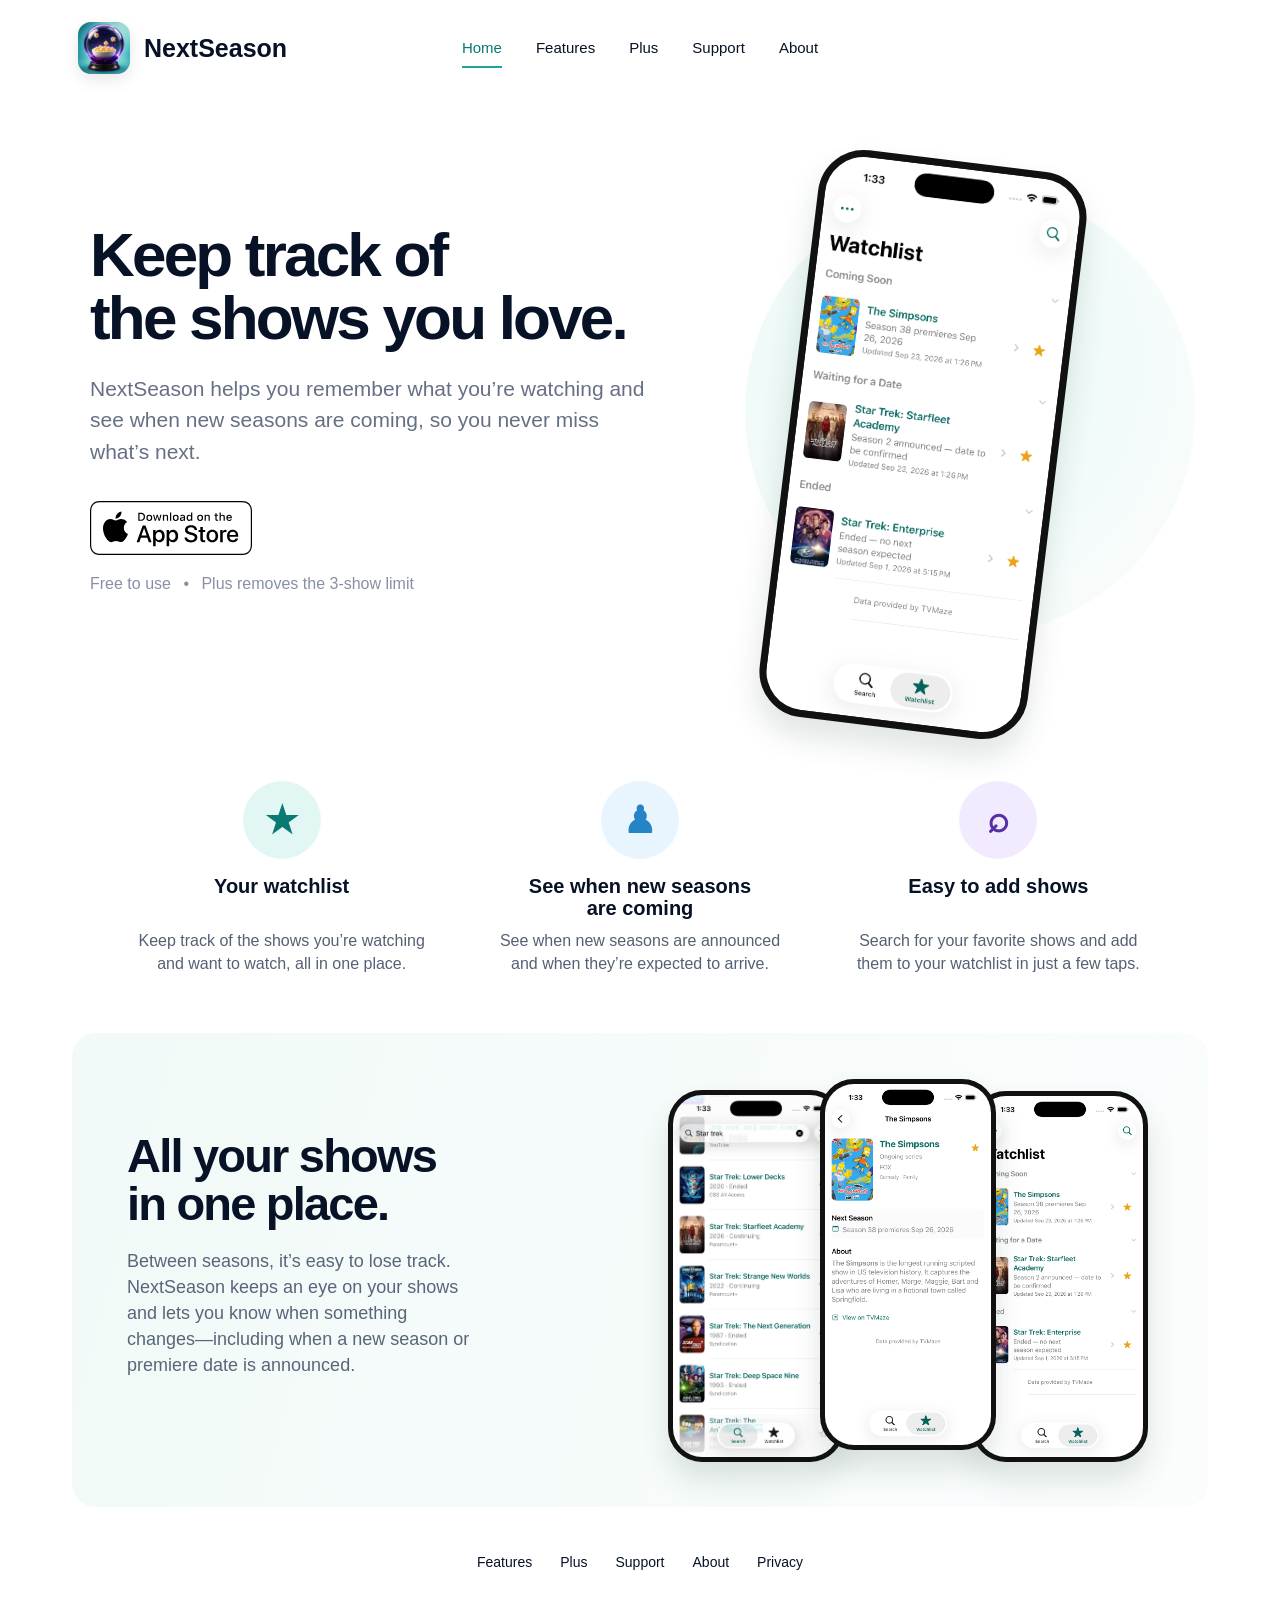
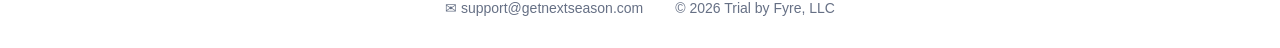
==== index.html @ b0a7637a "Initial NextSeason website" ====
<!doctype html>
<html lang="en">
<head>
  <meta charset="utf-8">
  <meta name="viewport" content="width=device-width, initial-scale=1">
  <title>NextSeason — Never lose track of what comes next</title>
  <meta name="description" content="NextSeason helps you remember what you're watching and see when new seasons are coming.">
  <link rel="stylesheet" href="styles.css">
</head>
<body>
  <header class="site-header">
    <a class="brand" href="#" aria-label="NextSeason home">
      <img class="brand-icon" src="assets/nextseason-icon.jpeg" alt="">
      <span>NextSeason</span>
    </a>
    <nav aria-label="Primary navigation">
      <a class="active" href="#">Home</a>
      <a href="#features">Features</a>
      <a href="#plus">Plus</a>
      <a href="#support">Support</a>
      <a href="#about">About</a>
    </nav>
  </header>

  <main>
    <section class="hero">
      <div class="hero-copy">
        <h1>Keep track of<br>the shows you love.</h1>
        <p>NextSeason helps you remember what you’re watching and see when new seasons are coming, so you never miss what’s next.</p>
        <a class="official-store-badge" href="#" aria-label="Download NextSeason on the App Store">
          <img src="assets/app-store-badge-white.svg" alt="Download on the App Store">
        </a>
        <p class="fine-print">Free to use <span>•</span> Plus removes the 3-show limit</p>
      </div>
      <div class="hero-art" aria-label="NextSeason watchlist screenshot">
        <div class="mint-orb"></div>
        <div class="phone hero-phone"><img src="assets/watchlist.png" alt="NextSeason Watchlist showing shows that are coming soon, waiting for a date, and ended"></div>
      </div>
    </section>

    <section class="features" id="features">
      <article>
        <div class="feature-icon green">★</div>
        <h2>Your watchlist</h2>
        <p>Keep track of the shows you’re watching and want to watch, all in one place.</p>
      </article>
      <article>
        <div class="feature-icon blue">♟</div>
        <h2>See when new seasons<br>are coming</h2>
        <p>See when new seasons are announced and when they’re expected to arrive.</p>
      </article>
      <article>
        <div class="feature-icon purple">⌕</div>
        <h2>Easy to add shows</h2>
        <p>Search for your favorite shows and add them to your watchlist in just a few taps.</p>
      </article>
    </section>

    <section class="showcase">
      <div class="showcase-copy">
        <h2>All your shows<br>in one place.</h2>
        <p>Between seasons, it’s easy to lose track. NextSeason keeps an eye on your shows and lets you know when something changes—including when a new season or premiere date is announced.</p>
      </div>
      <div class="phone-group" aria-label="NextSeason app screenshots">
        <div class="phone"><img src="assets/search-results.jpeg" alt="NextSeason search results for Star Trek"></div>
        <div class="phone raised"><img src="assets/show-detail.png" alt="NextSeason details for The Simpsons showing its next season premiere date"></div>
        <div class="phone"><img src="assets/watchlist.png" alt="NextSeason Watchlist"></div>
      </div>
    </section>
  </main>

  <footer>
    <div aria-hidden="true"></div>
    <nav aria-label="Footer navigation">
      <a href="#features">Features</a>
      <a href="#plus">Plus</a>
      <a href="#support">Support</a>
      <a href="#about">About</a>
      <a href="#privacy">Privacy</a>
    </nav>
    <div class="footer-contact">
      <a href="mailto:support@getnextseason.com"><span aria-hidden="true">✉</span> support@getnextseason.com</a>
      <p>© 2026 Trial by Fyre, LLC</p>
    </div>
  </footer>
</body>
</html>
---- styles.css ----
*{box-sizing:border-box} :root{--ink:#071226;--muted:#667085;--teal:#087a73;--mint:#edf9f7}
html{scroll-behavior:smooth} body{margin:0;background:#fff;color:var(--ink);font-family:-apple-system,BlinkMacSystemFont,"SF Pro Display","SF Pro Text",Inter,Arial,sans-serif}
a{color:inherit;text-decoration:none}.site-header,main,footer{max-width:1180px;margin:auto}.site-header{height:96px;display:grid;grid-template-columns:1fr auto 1fr;align-items:center;padding:0 28px;gap:32px}
.brand{display:flex;align-items:center;gap:14px;font-weight:760;font-size:25px;white-space:nowrap}.brand-mark{width:52px;height:52px;border-radius:13px;background:linear-gradient(145deg,#24bd61,#07814e);display:grid;place-items:center;box-shadow:0 6px 16px #0a8f5030}.tv{width:25px;height:20px;border:2px solid white;border-radius:5px;position:relative}.tv:before,.tv:after{content:"";position:absolute;top:-7px;width:9px;height:2px;background:white}.tv:before{left:4px;transform:rotate(38deg)}.tv:after{right:4px;transform:rotate(-38deg)}
nav{display:flex;gap:34px;font-size:15px}nav a{padding:10px 0}nav .active{color:#087a73;border-bottom:2px solid #20a59a}.site-header>.store-badge{justify-self:end}
.store-badge{display:inline-flex;align-items:center;gap:10px;background:#050505;color:white;border-radius:9px;padding:8px 14px;font-weight:650;font-size:24px;line-height:.9;box-shadow:0 2px 5px #0002}.store-badge small{display:block;font-size:10px;font-weight:500;line-height:1.15}.store-badge.small{font-size:17px;padding:7px 11px}.store-badge.small small{font-size:8px}.apple{font-size:25px;line-height:1;color:white}
.hero{min-height:590px;display:grid;grid-template-columns:1.02fr .98fr;align-items:center;padding:45px 35px 10px}.hero-copy{padding-left:5px;z-index:2}.hero h1{font-size:62px;line-height:1.02;letter-spacing:-2.8px;margin:0 0 24px;max-width:620px}.hero-copy>p:not(.fine-print){font-size:21px;line-height:1.5;color:var(--muted);max-width:590px;margin:0 0 34px}.fine-print{font-size:16px;color:#8790a3;margin-top:16px}.fine-print span{padding:0 8px}.hero-art{height:550px;position:relative;display:grid;place-items:center}.mint-orb{position:absolute;width:450px;height:450px;border-radius:50%;background:radial-gradient(circle at 40% 40%,#e4f8f5,#f7fcfb 70%);right:0;top:45px}.phone{position:relative;background:#111;border:5px solid #111;border-radius:38px;overflow:hidden;box-shadow:0 18px 30px #1b443023;width:235px;aspect-ratio:800/1800}.phone img{width:100%;height:100%;object-fit:cover;display:block}.hero-phone{width:285px;transform:rotate(7deg);border-width:7px;border-radius:46px}
.features{display:grid;grid-template-columns:repeat(3,1fr);gap:55px;text-align:center;padding:80px 80px 58px}.features article{max-width:300px;margin:0 auto}.feature-icon{width:78px;height:78px;border-radius:50%;display:grid;place-items:center;margin:0 auto 16px;font-size:37px;font-weight:800}.green{background:#e2f7f3;color:#087a73}.blue{background:#e8f5ff;color:#2584c6}.purple{background:#f2ebff;color:#5730a7}.features h2{font-size:20px;line-height:1.1;min-height:2.2em;margin:0 0 10px}.features p{font-size:16px;line-height:1.45;color:#566074;margin:0}
.showcase{margin:0 22px 0;border-radius:24px;background:linear-gradient(105deg,#f1faf8,#fbfdfd);min-height:440px;display:grid;grid-template-columns:34% 66%;align-items:center;padding:45px 55px;overflow:hidden}.showcase-copy{align-self:center}.showcase h2{font-size:47px;line-height:1.02;letter-spacing:-1.8px;margin:0 0 20px}.showcase-copy p{font-size:18px;line-height:1.45;color:#596579;max-width:350px;margin:0 0 30px}.phone-group{display:flex;align-items:flex-end;justify-content:flex-end;gap:12px;height:395px;padding-right:5px}.phone-group .phone{width:176px;border-radius:34px}.phone-group .raised{transform:translateY(-12px)}
footer{height:110px;display:grid;grid-template-columns:1fr auto 1fr;align-items:center;padding:0 28px;gap:25px}footer .brand{font-size:22px}footer .brand-mark{width:44px;height:44px}footer nav{gap:28px;font-size:14px}footer>.store-badge{justify-self:end}
@media(max-width:900px){.site-header{grid-template-columns:1fr auto}.site-header nav{display:none}.hero{grid-template-columns:1fr;padding-top:55px}.hero-copy{text-align:center}.hero h1{font-size:50px;margin-inline:auto}.hero-copy>p:not(.fine-print){margin-inline:auto}.hero-art{height:500px}.features{padding-inline:25px;gap:25px}.showcase{grid-template-columns:1fr;padding:45px 25px}.showcase-copy{text-align:center}.showcase-copy p{margin-inline:auto}.phone-group{justify-content:center;margin-top:35px}.phone-group .phone{width:162px}footer{grid-template-columns:1fr auto}footer nav{display:none}}
@media(max-width:620px){.site-header{height:80px;padding:0 18px}.brand{font-size:20px}.brand-mark{width:42px;height:42px}.site-header>.store-badge{display:none}.hero{padding:35px 20px 0;min-height:0}.hero h1{font-size:42px;letter-spacing:-1.7px}.hero-copy>p:not(.fine-print){font-size:18px}.hero-art{height:450px}.hero-phone{width:245px}.mint-orb{width:330px;height:330px;right:50%;transform:translateX(50%)}.features{grid-template-columns:1fr;padding:30px 30px 55px;gap:40px}.showcase{margin:0;display:block}.showcase h2{font-size:40px}.phone-group{height:auto;gap:7px;align-items:flex-end}.phone-group .phone{width:26.6%;border-width:3px;border-radius:22px}.phone-group .raised{transform:none}footer{height:90px;padding:0 18px}footer>.store-badge{display:none}}

.brand-icon{
  width:52px;
  height:52px;
  border-radius:13px;
  object-fit:cover;
  display:block;
  box-shadow:0 6px 16px #00000018;
}
footer .brand-icon{width:44px;height:44px;border-radius:11px}
@media(max-width:620px){.brand-icon{width:42px;height:42px;border-radius:10px}}

.official-store-badge{
  display:inline-block;
  line-height:0;
}
.official-store-badge img{
  display:block;
  height:54px;
  width:auto;
}
@media(max-width:620px){
  .official-store-badge img{height:48px}
}

/* Preserve the real screenshot width in the hero instead of covering its edges
   with the prototype's heavy fake phone bezel. */
.hero-phone{
  width:315px;
  border-width:3px;
  border-radius:42px;
}
@media(max-width:620px){
  .hero-phone{width:270px;border-width:3px}
}

/* Hero phone correction:
   - don't force the screenshot into the generic .phone aspect ratio (which crops it)
   - restore a substantial bezel
   - size/position the phone independently so it stays below the header */
.hero-art{
  align-items:start;
  padding-top:42px;
}
.hero-phone{
  width:300px;
  aspect-ratio:auto;
  height:auto;
  border:7px solid #111;
  border-radius:46px;
  overflow:hidden;
  transform:rotate(7deg);
}
.hero-phone img{
  width:100%;
  height:auto;
  object-fit:contain;
  display:block;
}
@media(max-width:620px){
  .hero-phone{
    width:255px;
    border-width:6px;
    border-radius:40px;
  }
}

/* Slightly reduce the hero phone while preserving its corrected proportions,
   bezel, angle, and uncropped screenshot. */
.hero-phone{
  width:270px;
}
@media(max-width:620px){
  .hero-phone{width:235px}
}

/* With the smaller phone, bring it slightly higher within the hero. */
.hero-art{
  padding-top:18px;
}

/* Preserve the real showcase screenshots' natural proportions, as in the hero. */
.phone-group{height:auto;padding-top:12px}
.phone-group .phone{aspect-ratio:auto;height:auto}
.phone-group .phone img{width:100%;height:auto;object-fit:contain;display:block}

/* Layer the side screenshots behind the raised center screenshot. */
.phone-group{gap:0;isolation:isolate}
.phone-group .phone{z-index:1}
.phone-group .phone + .phone{margin-left:-24px}
.phone-group .raised{z-index:2}
@media(max-width:620px){
  .phone-group .phone + .phone{margin-left:-12px}
}

/* Center company contact details below the existing footer navigation. */
footer{height:auto;grid-template-rows:110px auto;row-gap:0;padding-bottom:28px}
.footer-contact{grid-column:1 / -1;margin-top:-20px;display:flex;justify-content:center;align-items:center;gap:8px 32px;flex-wrap:wrap;text-align:center;font-size:14px;line-height:1.7;color:#667085}
.footer-contact p{margin:0}
.footer-contact a:hover{text-decoration:underline}
@media(max-width:620px){footer{grid-template-rows:90px auto}}

/* Let the stacked hero reserve the full phone height and tilted-edge clearance. */
@media(max-width:900px){
  .hero-art{height:auto;padding-bottom:40px}
}
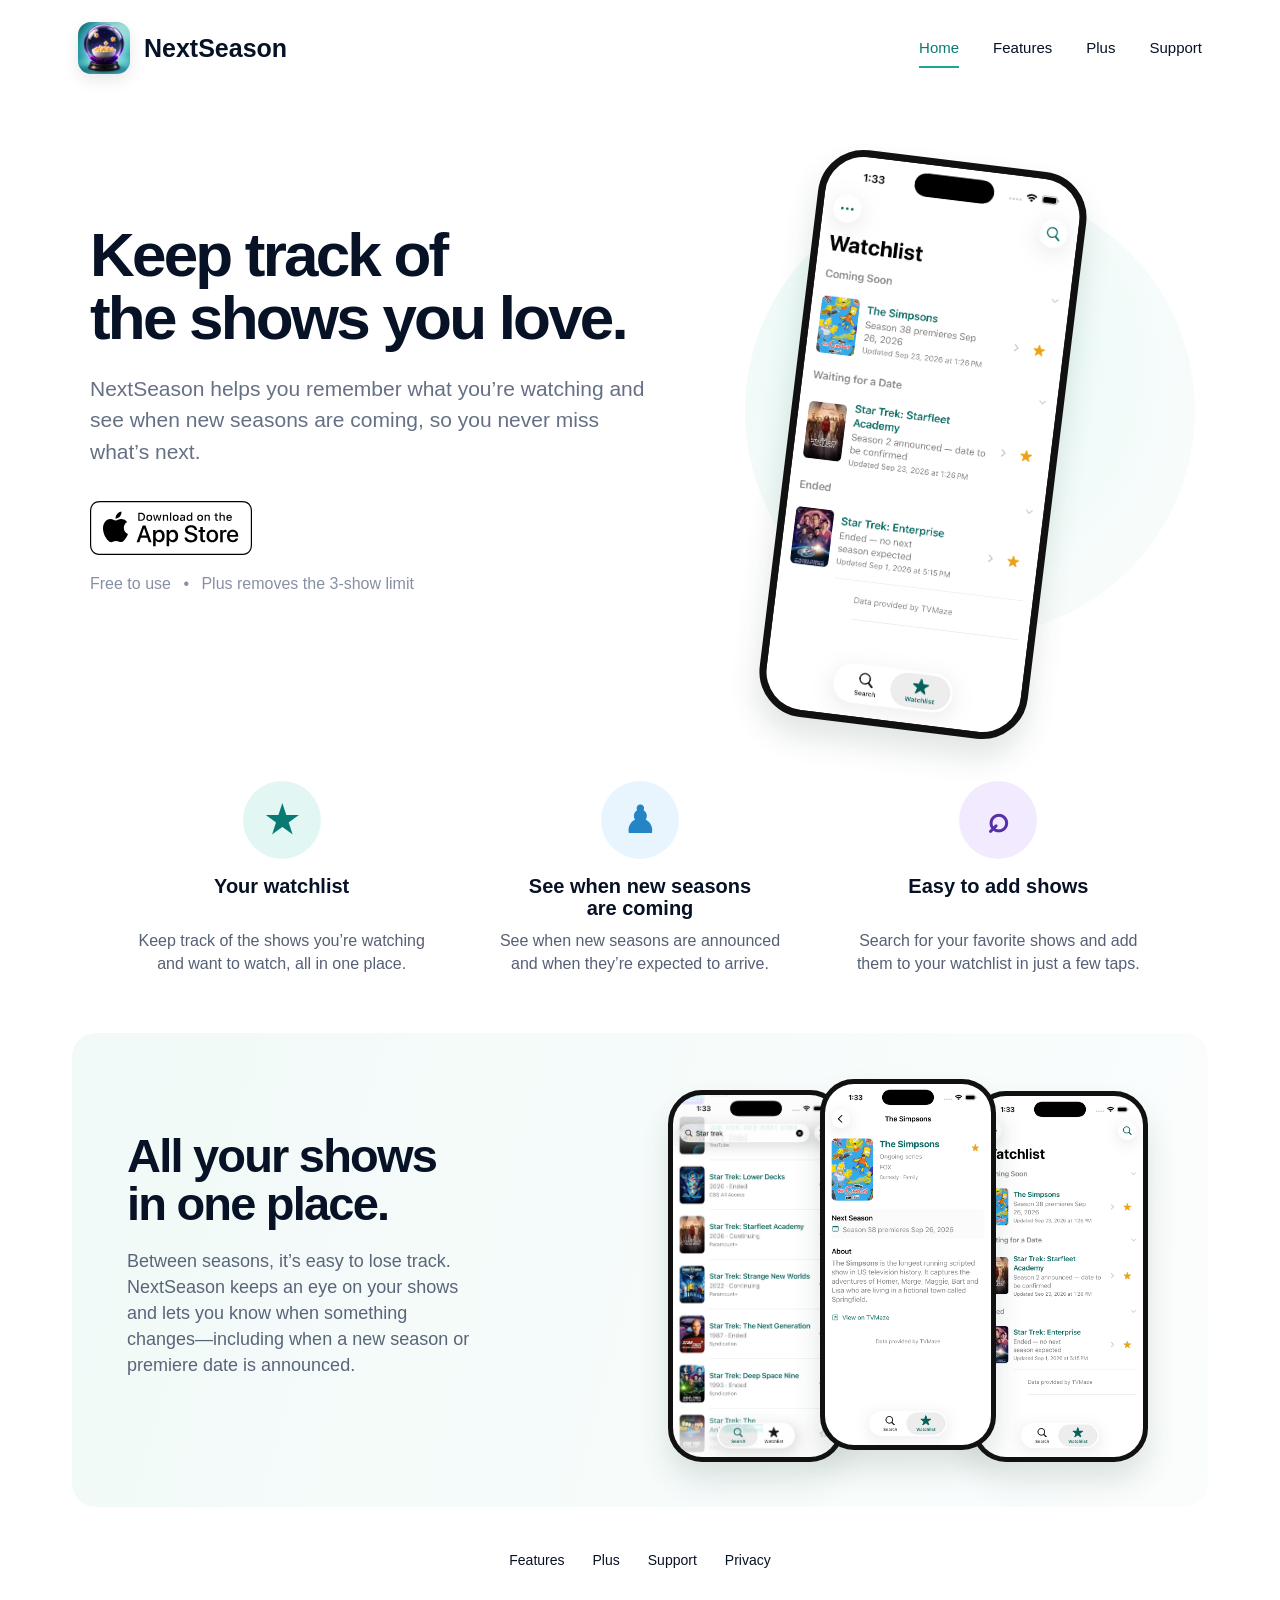
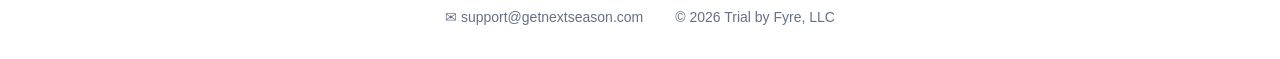
==== commit cc56bf5a: "Add remaining pages" ====
--- a/index.html
+++ b/index.html
@@ -9,16 +9,15 @@
 </head>
 <body>
   <header class="site-header">
-    <a class="brand" href="#" aria-label="NextSeason home">
+    <a class="brand" href="index.html" aria-label="NextSeason home">
       <img class="brand-icon" src="assets/nextseason-icon.jpeg" alt="">
       <span>NextSeason</span>
     </a>
     <nav aria-label="Primary navigation">
-      <a class="active" href="#">Home</a>
-      <a href="#features">Features</a>
-      <a href="#plus">Plus</a>
-      <a href="#support">Support</a>
-      <a href="#about">About</a>
+      <a class="active" aria-current="page" href="index.html">Home</a>
+      <a href="features.html">Features</a>
+      <a href="plus.html">Plus</a>
+      <a href="support.html">Support</a>
     </nav>
   </header>
 
@@ -72,11 +71,10 @@
   <footer>
     <div aria-hidden="true"></div>
     <nav aria-label="Footer navigation">
-      <a href="#features">Features</a>
-      <a href="#plus">Plus</a>
-      <a href="#support">Support</a>
-      <a href="#about">About</a>
-      <a href="#privacy">Privacy</a>
+      <a href="features.html">Features</a>
+      <a href="plus.html">Plus</a>
+      <a href="support.html">Support</a>
+      <a href="privacy.html">Privacy</a>
     </nav>
     <div class="footer-contact">
       <a href="mailto:support@getnextseason.com"><span aria-hidden="true">✉</span> support@getnextseason.com</a>
--- a/styles.css
+++ b/styles.css
@@ -116,3 +116,25 @@
 @media(max-width:900px){
   .hero-art{height:auto;padding-bottom:40px}
 }
+
+/* Shared navigation and inner pages. */
+.site-header{grid-template-columns:1fr auto}
+.site-header nav a:hover,footer nav a:hover,.text-link:hover{color:var(--teal)}
+a:focus-visible,summary:focus-visible{outline:3px solid #087a73;outline-offset:5px;border-radius:3px}
+.skip-link{position:absolute;left:20px;top:-80px;background:var(--ink);color:white;padding:12px 18px;z-index:10}.skip-link:focus{top:12px}
+.inner-page{padding:0 35px}.page-intro{text-align:center;max-width:850px;margin:0 auto;padding:76px 0 64px}.eyebrow{text-transform:uppercase;font-size:12px;font-weight:750;letter-spacing:2px;color:var(--teal);margin:0 0 20px}.page-intro h1{font-size:60px;line-height:1.06;letter-spacing:-2.5px;margin:0 0 25px}.lead{font-size:21px;line-height:1.6;color:var(--muted);max-width:680px;margin:0 auto}.inner-page h2{font-size:39px;line-height:1.12;letter-spacing:-1.3px;margin:0 0 22px}.feature-row{display:grid;grid-template-columns:1fr 1fr;gap:80px;align-items:center;margin:20px 0 76px}.feature-row>div:first-child{padding:20px}.feature-row p:not(.eyebrow),.about-story p:not(.eyebrow),.reading-section>p:not(.eyebrow){font-size:18px;line-height:1.7;color:var(--muted)}.feature-row.reverse>div:first-child{grid-column:2;grid-row:1}.feature-row.reverse>.screenshot-panel{grid-column:1;grid-row:1}.screenshot-panel{border-radius:28px;padding:40px 28px;display:flex;justify-content:center;overflow:hidden}.mint{background:linear-gradient(135deg,#e6f7f3,#f5fbfa)}.lilac{background:linear-gradient(135deg,#f0eafa,#faf8fd)}.sky{background:linear-gradient(135deg,#e8f4fc,#f7fbfe)}.detail-phone{width:218px;border:5px solid #111;border-radius:34px;overflow:hidden;box-shadow:0 18px 32px #173f3020;line-height:0;max-width:100%}.detail-phone img{width:100%;height:auto;display:block}.text-link{font-size:15px;font-weight:650;color:var(--teal);line-height:1.7}.page-cta{background:var(--mint);border-radius:24px;padding:40px 44px;display:flex;align-items:center;justify-content:space-between;gap:30px;margin:30px 0 45px}.page-cta h2{font-size:29px;margin-bottom:12px}.page-cta p{color:var(--muted);line-height:1.6;margin:0;max-width:600px}.button{display:inline-flex;align-items:center;justify-content:center;gap:24px;background:var(--teal);color:#fff;border-radius:10px;padding:16px 22px;font-size:15px;font-weight:650;white-space:nowrap}.button:hover{background:#065f59}.plans{display:grid;grid-template-columns:1fr 1fr;gap:28px;max-width:940px;margin:0 auto 65px}.plan{border:1px solid #e1e7e8;border-radius:24px;padding:38px}.featured-plan{background:var(--mint);border-color:#a7d9d1}.plan h2{font-size:34px;margin-bottom:14px}.plan-summary{color:var(--muted);line-height:1.6}.plan-highlight{font-size:30px;font-weight:700;letter-spacing:-1px;margin:35px 0 26px}.plan-highlight span{font-size:16px;font-weight:400;letter-spacing:0;color:var(--muted)}.check-list{list-style:none;margin:0;padding:22px 0 0;border-top:1px solid #dce6e4}.check-list li{position:relative;padding:0 0 18px 26px;line-height:1.6;font-size:16px}.check-list li:before{content:'✓';position:absolute;left:0;color:var(--teal)}.inner-page .small-note{font-size:14px!important;line-height:1.65!important;color:var(--muted)}.reading-section{max-width:720px;text-align:center;margin:65px auto}.support-layout{display:grid;grid-template-columns:1.6fr 1fr;gap:60px;margin:0 0 80px;align-items:start}.faq h2{font-size:28px;margin-bottom:25px}.faq details{border-bottom:1px solid #e3e8e9}.faq summary{cursor:pointer;font-size:17px;font-weight:650;padding:23px 0;line-height:1.5}.faq-answer p{margin:0 0 24px;color:var(--muted);line-height:1.7}.faq-answer a{text-decoration:underline;color:var(--teal)}.contact-card{padding:32px;background:var(--mint);border-radius:24px}.contact-card .feature-icon{margin:0 0 25px;width:58px;height:58px;font-size:26px}.contact-card h2{font-size:27px}.contact-card p{color:var(--muted);line-height:1.7}.contact-card a{overflow-wrap:anywhere}.about-story{display:grid;grid-template-columns:1fr 1fr;gap:70px;align-items:center;margin:0 0 70px}.values-grid{display:grid;grid-template-columns:repeat(3,1fr);gap:38px;padding:20px 0 40px}.values-grid h2{font-size:23px;letter-spacing:-.5px;margin:18px 0 14px}.values-grid p{color:var(--muted);font-size:16px;line-height:1.7}footer{display:flex;flex-direction:column;gap:28px;padding-top:35px;padding-bottom:30px}footer>div[aria-hidden]{display:none}footer .footer-contact{margin:0}footer nav{display:flex;flex-wrap:wrap;justify-content:center}
+@media(max-width:900px){.site-header{height:auto;min-height:96px;display:flex;flex-wrap:wrap;justify-content:space-between;gap:14px;padding-top:20px;padding-bottom:18px}.site-header nav{display:flex;gap:22px}.page-intro h1{font-size:48px}.feature-row,.about-story{gap:35px}.page-cta{padding:30px}.support-layout{gap:28px;grid-template-columns:1.25fr 1fr}.plan{padding:28px}}
+@media(max-width:620px){.site-header{justify-content:center}.site-header nav{width:100%;justify-content:center;gap:22px;font-size:14px}.inner-page{padding:0 20px}.page-intro{padding:48px 0 38px}.page-intro h1{font-size:39px;letter-spacing:-1.6px}.lead{font-size:18px}.inner-page h2{font-size:31px}.feature-row,.about-story,.support-layout,.plans,.values-grid{grid-template-columns:1fr;gap:28px}.feature-row{margin:0 0 48px}.feature-row>div:first-child{padding:8px 0}.feature-row.reverse>div:first-child,.feature-row.reverse>.screenshot-panel{grid-column:auto;grid-row:auto}.screenshot-panel{padding:30px}.detail-phone{width:205px}.page-cta{align-items:flex-start;flex-direction:column;padding:28px}.page-cta h2{font-size:27px}.plan h2{font-size:30px}.plans{margin-bottom:45px}.reading-section{margin:45px 0}.about-story{margin-bottom:42px}.values-grid{gap:20px}.values-grid h2{font-size:23px}.faq h2{font-size:27px}.contact-card h2{font-size:27px}footer nav{gap:22px;font-size:14px}.footer-contact{font-size:13px}.site-header .brand{font-size:22px}}
+@media(prefers-reduced-motion:reduce){html{scroll-behavior:auto}}
+
+/* Readable legal pages, using the shared site typography and colors. */
+.legal-page{max-width:800px;padding:64px 35px 60px;font-size:17px;line-height:1.75}
+.legal-page h1{font-size:48px;line-height:1.12;letter-spacing:-1.8px;margin:0 0 16px}
+.legal-page .policy-date{color:var(--muted);font-size:15px;margin:0 0 32px}
+.legal-page h2{font-size:25px;line-height:1.3;letter-spacing:-.5px;margin:40px 0 14px}
+.legal-page p{margin:0 0 18px}
+.legal-page ul{padding-left:24px;margin:0 0 20px}
+.legal-page li{padding-left:4px;margin:8px 0}
+.legal-page a{color:var(--teal);text-decoration:underline;text-underline-offset:3px;overflow-wrap:anywhere}
+.legal-page a:hover{text-decoration-thickness:2px}
+@media(max-width:620px){.legal-page{padding:40px 20px;font-size:16px}.legal-page h1{font-size:36px;letter-spacing:-1px}.legal-page h2{font-size:23px;margin-top:32px}}
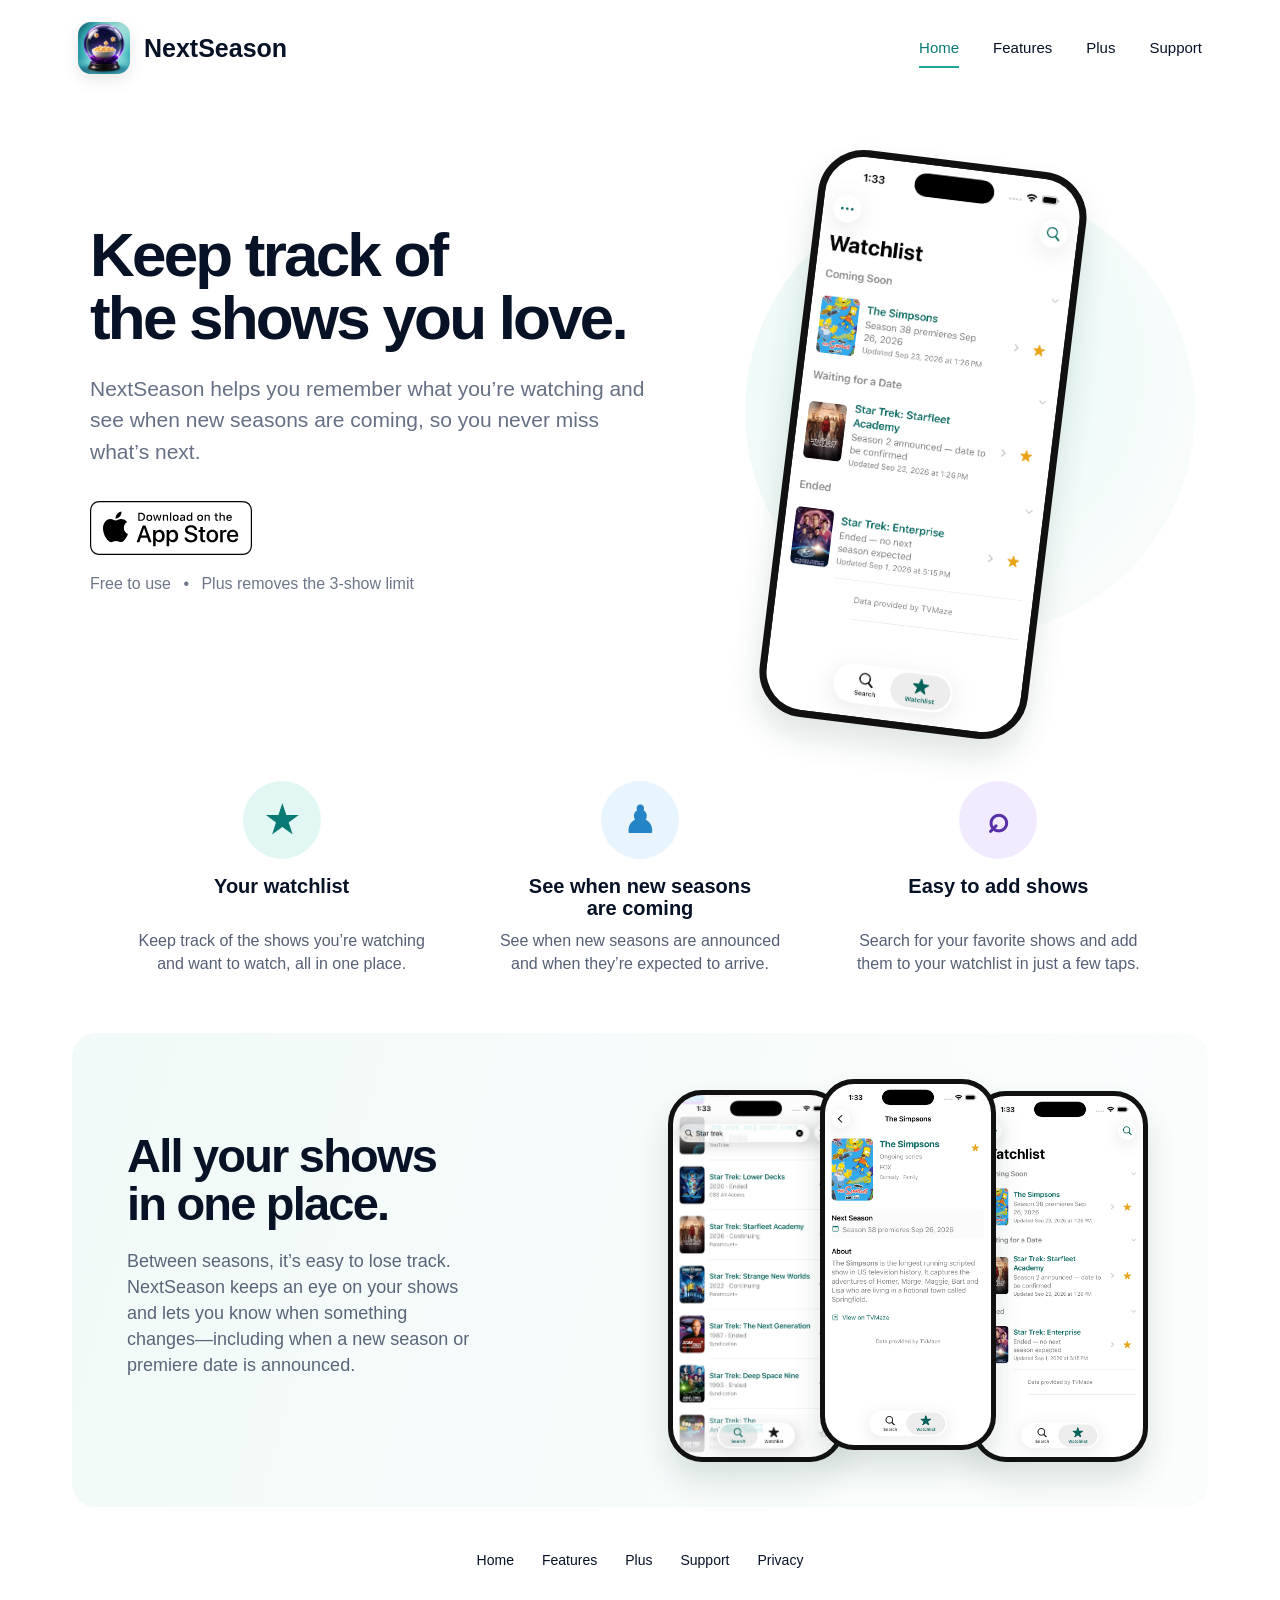
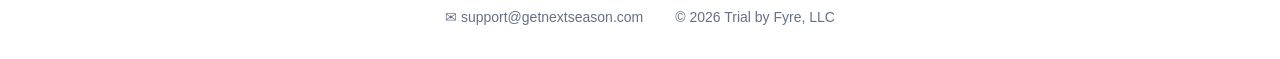
==== commit baadb7a8: "Add Home to footer links" ====
--- a/index.html
+++ b/index.html
@@ -8,6 +8,7 @@
   <link rel="stylesheet" href="styles.css">
 </head>
 <body>
+  <a class="skip-link" href="#main">Skip to content</a>
   <header class="site-header">
     <a class="brand" href="index.html" aria-label="NextSeason home">
       <img class="brand-icon" src="assets/nextseason-icon.jpeg" alt="">
@@ -21,7 +22,7 @@
     </nav>
   </header>
 
-  <main>
+  <main id="main" tabindex="-1">
     <section class="hero">
       <div class="hero-copy">
         <h1>Keep track of<br>the shows you love.</h1>
@@ -39,17 +40,17 @@
 
     <section class="features" id="features">
       <article>
-        <div class="feature-icon green">★</div>
+        <div class="feature-icon green" aria-hidden="true">★</div>
         <h2>Your watchlist</h2>
         <p>Keep track of the shows you’re watching and want to watch, all in one place.</p>
       </article>
       <article>
-        <div class="feature-icon blue">♟</div>
+        <div class="feature-icon blue" aria-hidden="true">♟</div>
         <h2>See when new seasons<br>are coming</h2>
         <p>See when new seasons are announced and when they’re expected to arrive.</p>
       </article>
       <article>
-        <div class="feature-icon purple">⌕</div>
+        <div class="feature-icon purple" aria-hidden="true">⌕</div>
         <h2>Easy to add shows</h2>
         <p>Search for your favorite shows and add them to your watchlist in just a few taps.</p>
       </article>
@@ -71,6 +72,7 @@
   <footer>
     <div aria-hidden="true"></div>
     <nav aria-label="Footer navigation">
+      <a href="index.html">Home</a>
       <a href="features.html">Features</a>
       <a href="plus.html">Plus</a>
       <a href="support.html">Support</a>
--- a/styles.css
+++ b/styles.css
@@ -4,7 +4,7 @@
 .brand{display:flex;align-items:center;gap:14px;font-weight:760;font-size:25px;white-space:nowrap}.brand-mark{width:52px;height:52px;border-radius:13px;background:linear-gradient(145deg,#24bd61,#07814e);display:grid;place-items:center;box-shadow:0 6px 16px #0a8f5030}.tv{width:25px;height:20px;border:2px solid white;border-radius:5px;position:relative}.tv:before,.tv:after{content:"";position:absolute;top:-7px;width:9px;height:2px;background:white}.tv:before{left:4px;transform:rotate(38deg)}.tv:after{right:4px;transform:rotate(-38deg)}
 nav{display:flex;gap:34px;font-size:15px}nav a{padding:10px 0}nav .active{color:#087a73;border-bottom:2px solid #20a59a}.site-header>.store-badge{justify-self:end}
 .store-badge{display:inline-flex;align-items:center;gap:10px;background:#050505;color:white;border-radius:9px;padding:8px 14px;font-weight:650;font-size:24px;line-height:.9;box-shadow:0 2px 5px #0002}.store-badge small{display:block;font-size:10px;font-weight:500;line-height:1.15}.store-badge.small{font-size:17px;padding:7px 11px}.store-badge.small small{font-size:8px}.apple{font-size:25px;line-height:1;color:white}
-.hero{min-height:590px;display:grid;grid-template-columns:1.02fr .98fr;align-items:center;padding:45px 35px 10px}.hero-copy{padding-left:5px;z-index:2}.hero h1{font-size:62px;line-height:1.02;letter-spacing:-2.8px;margin:0 0 24px;max-width:620px}.hero-copy>p:not(.fine-print){font-size:21px;line-height:1.5;color:var(--muted);max-width:590px;margin:0 0 34px}.fine-print{font-size:16px;color:#8790a3;margin-top:16px}.fine-print span{padding:0 8px}.hero-art{height:550px;position:relative;display:grid;place-items:center}.mint-orb{position:absolute;width:450px;height:450px;border-radius:50%;background:radial-gradient(circle at 40% 40%,#e4f8f5,#f7fcfb 70%);right:0;top:45px}.phone{position:relative;background:#111;border:5px solid #111;border-radius:38px;overflow:hidden;box-shadow:0 18px 30px #1b443023;width:235px;aspect-ratio:800/1800}.phone img{width:100%;height:100%;object-fit:cover;display:block}.hero-phone{width:285px;transform:rotate(7deg);border-width:7px;border-radius:46px}
+.hero{min-height:590px;display:grid;grid-template-columns:1.02fr .98fr;align-items:center;padding:45px 35px 10px}.hero-copy{padding-left:5px;z-index:2}.hero h1{font-size:62px;line-height:1.02;letter-spacing:-2.8px;margin:0 0 24px;max-width:620px}.hero-copy>p:not(.fine-print){font-size:21px;line-height:1.5;color:var(--muted);max-width:590px;margin:0 0 34px}.fine-print{font-size:16px;color:#6d7689;margin-top:16px}.fine-print span{padding:0 8px}.hero-art{height:550px;position:relative;display:grid;place-items:center}.mint-orb{position:absolute;width:450px;height:450px;border-radius:50%;background:radial-gradient(circle at 40% 40%,#e4f8f5,#f7fcfb 70%);right:0;top:45px}.phone{position:relative;background:#111;border:5px solid #111;border-radius:38px;overflow:hidden;box-shadow:0 18px 30px #1b443023;width:235px;aspect-ratio:800/1800}.phone img{width:100%;height:100%;object-fit:cover;display:block}.hero-phone{width:285px;transform:rotate(7deg);border-width:7px;border-radius:46px}
 .features{display:grid;grid-template-columns:repeat(3,1fr);gap:55px;text-align:center;padding:80px 80px 58px}.features article{max-width:300px;margin:0 auto}.feature-icon{width:78px;height:78px;border-radius:50%;display:grid;place-items:center;margin:0 auto 16px;font-size:37px;font-weight:800}.green{background:#e2f7f3;color:#087a73}.blue{background:#e8f5ff;color:#2584c6}.purple{background:#f2ebff;color:#5730a7}.features h2{font-size:20px;line-height:1.1;min-height:2.2em;margin:0 0 10px}.features p{font-size:16px;line-height:1.45;color:#566074;margin:0}
 .showcase{margin:0 22px 0;border-radius:24px;background:linear-gradient(105deg,#f1faf8,#fbfdfd);min-height:440px;display:grid;grid-template-columns:34% 66%;align-items:center;padding:45px 55px;overflow:hidden}.showcase-copy{align-self:center}.showcase h2{font-size:47px;line-height:1.02;letter-spacing:-1.8px;margin:0 0 20px}.showcase-copy p{font-size:18px;line-height:1.45;color:#596579;max-width:350px;margin:0 0 30px}.phone-group{display:flex;align-items:flex-end;justify-content:flex-end;gap:12px;height:395px;padding-right:5px}.phone-group .phone{width:176px;border-radius:34px}.phone-group .raised{transform:translateY(-12px)}
 footer{height:110px;display:grid;grid-template-columns:1fr auto 1fr;align-items:center;padding:0 28px;gap:25px}footer .brand{font-size:22px}footer .brand-mark{width:44px;height:44px}footer nav{gap:28px;font-size:14px}footer>.store-badge{justify-self:end}
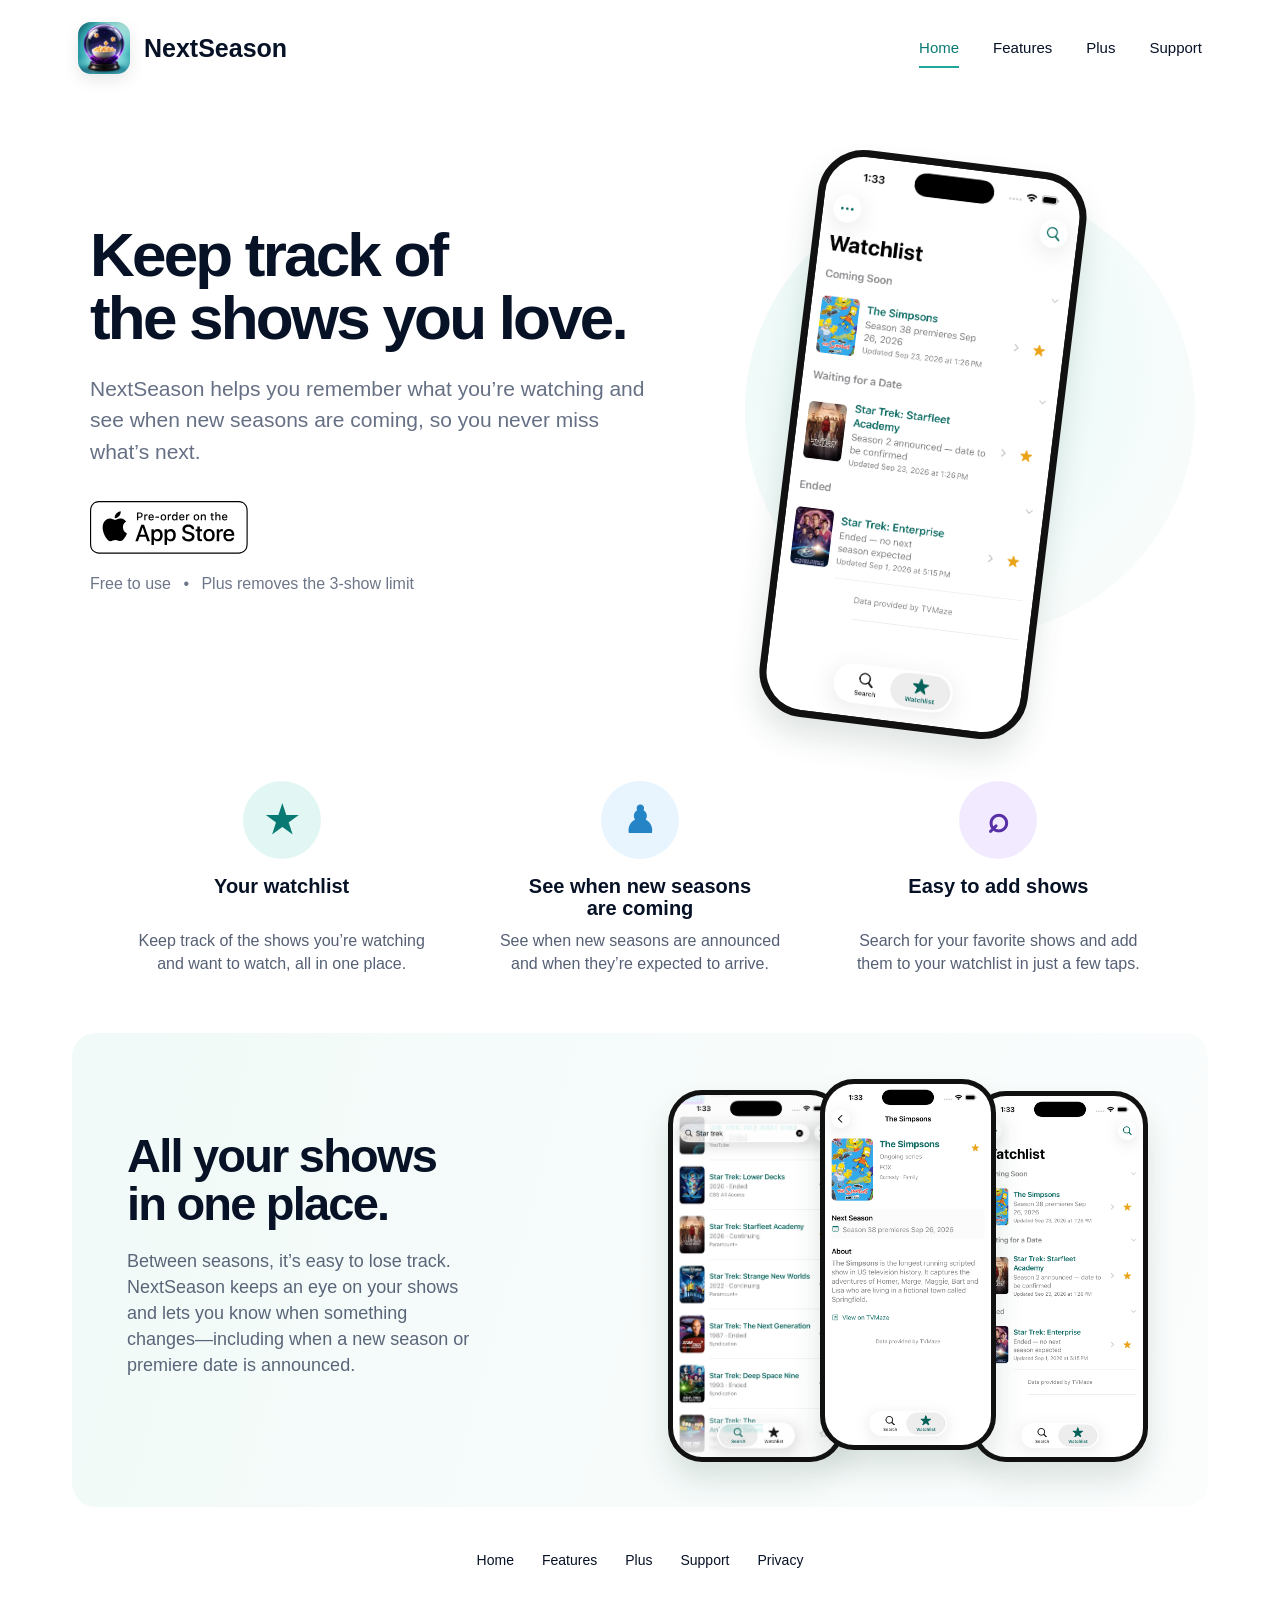
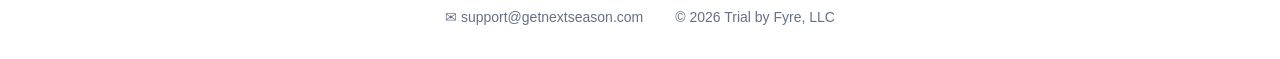
==== commit 86ec0e6f: "Switch to Pre-Order badge" ====
--- a/index.html
+++ b/index.html
@@ -28,7 +28,7 @@
         <h1>Keep track of<br>the shows you love.</h1>
         <p>NextSeason helps you remember what you’re watching and see when new seasons are coming, so you never miss what’s next.</p>
         <a class="official-store-badge" href="#" aria-label="Download NextSeason on the App Store">
-          <img src="assets/app-store-badge-white.svg" alt="Download on the App Store">
+          <img src="assets/Pre-order_on_the_App_Store_Badge_US-UK_RGB_wht_121217.svg" alt="Download on the App Store">
         </a>
         <p class="fine-print">Free to use <span>•</span> Plus removes the 3-show limit</p>
       </div>
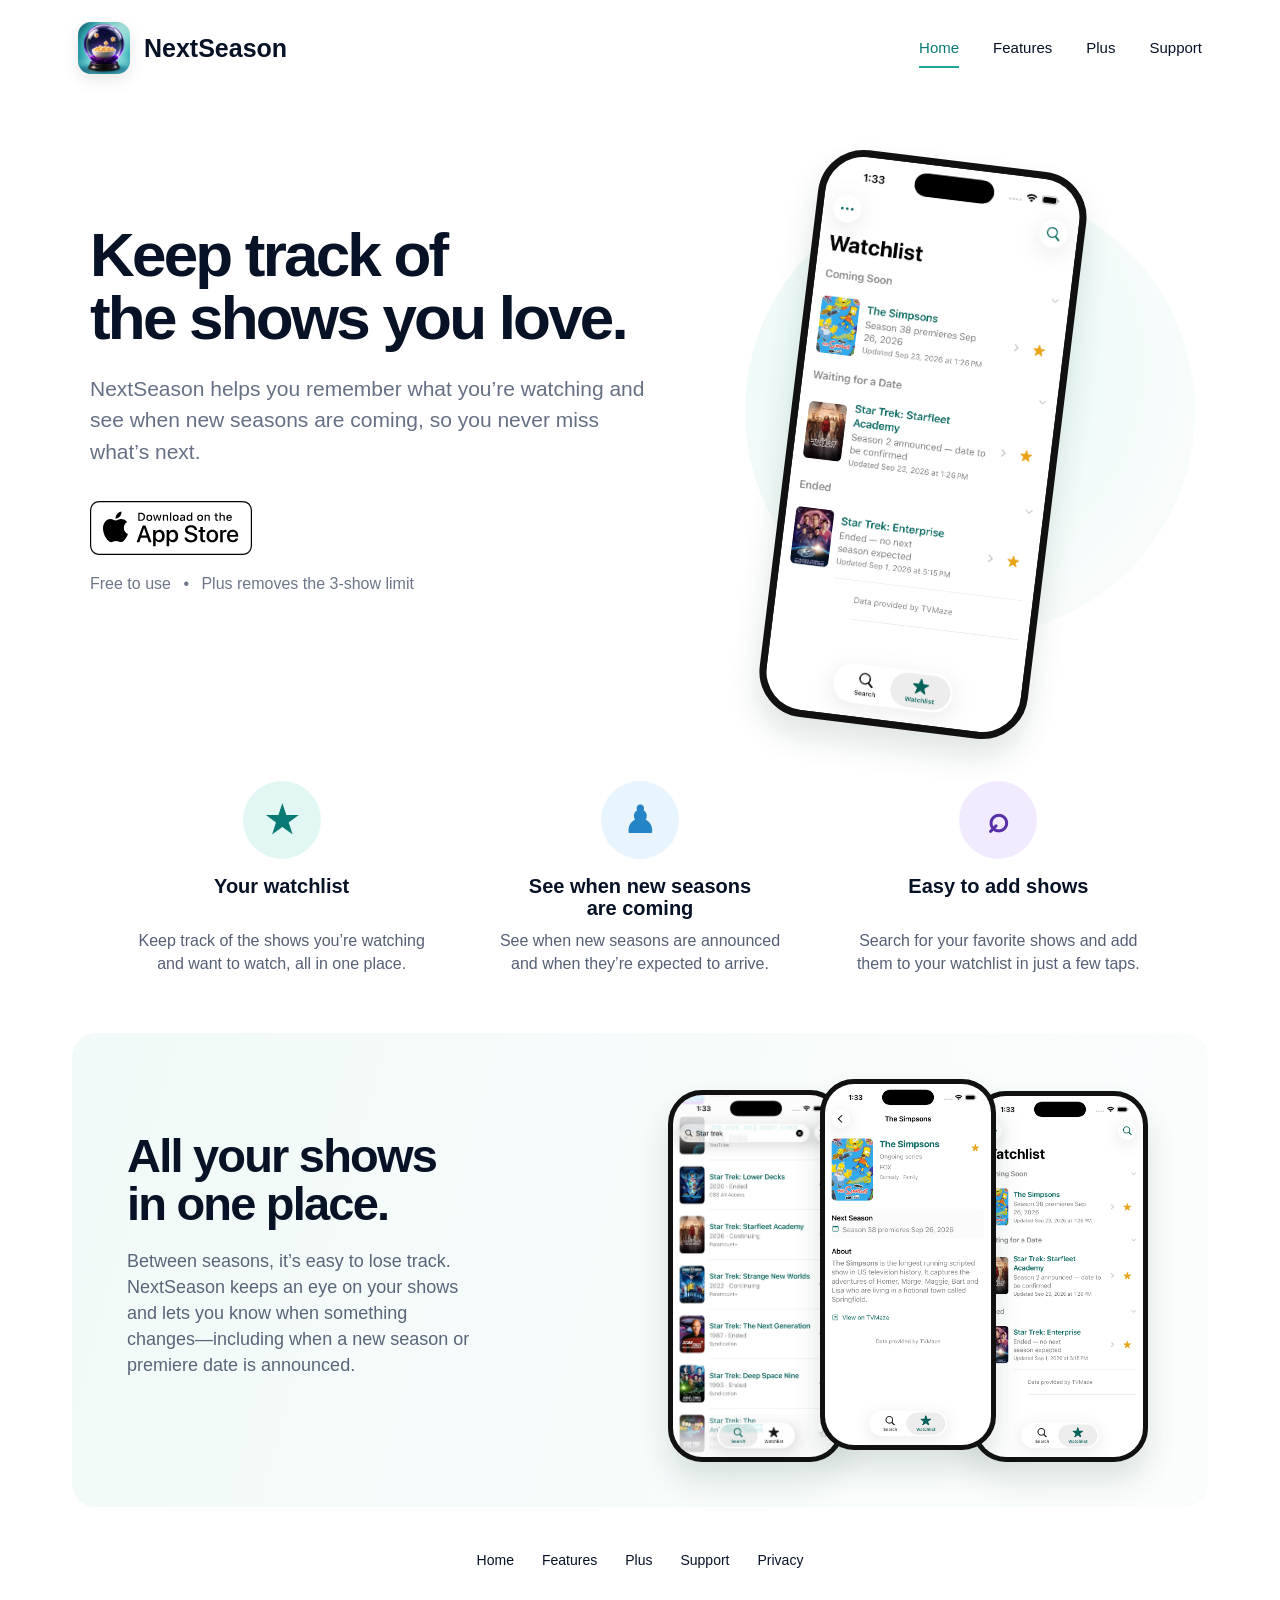
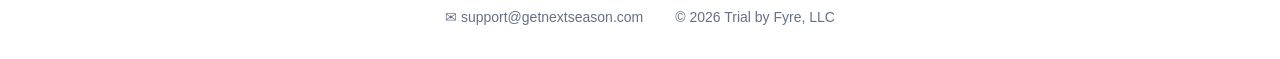
==== commit 8c01ec55: "Set up download badge and link to app store" ====
--- a/index.html
+++ b/index.html
@@ -6,6 +6,11 @@
   <title>NextSeason — Never lose track of what comes next</title>
   <meta name="description" content="NextSeason helps you remember what you're watching and see when new seasons are coming.">
   <link rel="stylesheet" href="styles.css">
+  
+<link rel="icon" type="image/png" sizes="32x32" href="assets/favicon-32x32.png">
+<link rel="icon" type="image/png" sizes="16x16" href="assets/favicon-16x16.png">
+<link rel="shortcut icon" href="assets/favicon.ico">
+<link rel="apple-touch-icon" sizes="180x180" href="assets/apple-touch-icon.png">
 </head>
 <body>
   <a class="skip-link" href="#main">Skip to content</a>
@@ -27,8 +32,8 @@
       <div class="hero-copy">
         <h1>Keep track of<br>the shows you love.</h1>
         <p>NextSeason helps you remember what you’re watching and see when new seasons are coming, so you never miss what’s next.</p>
-        <a class="official-store-badge" href="#" aria-label="Download NextSeason on the App Store">
-          <img src="assets/Pre-order_on_the_App_Store_Badge_US-UK_RGB_wht_121217.svg" alt="Download on the App Store">
+        <a class="official-store-badge" href="https://apps.apple.com/us/app/nextseason-tv/id6784502780" aria-label="Download NextSeason on the App Store">
+          <img src="assets/Download_on_the_App_Store_Badge_US-UK_RGB_wht_092917.svg" alt="Download on the App Store">
         </a>
         <p class="fine-print">Free to use <span>•</span> Plus removes the 3-show limit</p>
       </div>
